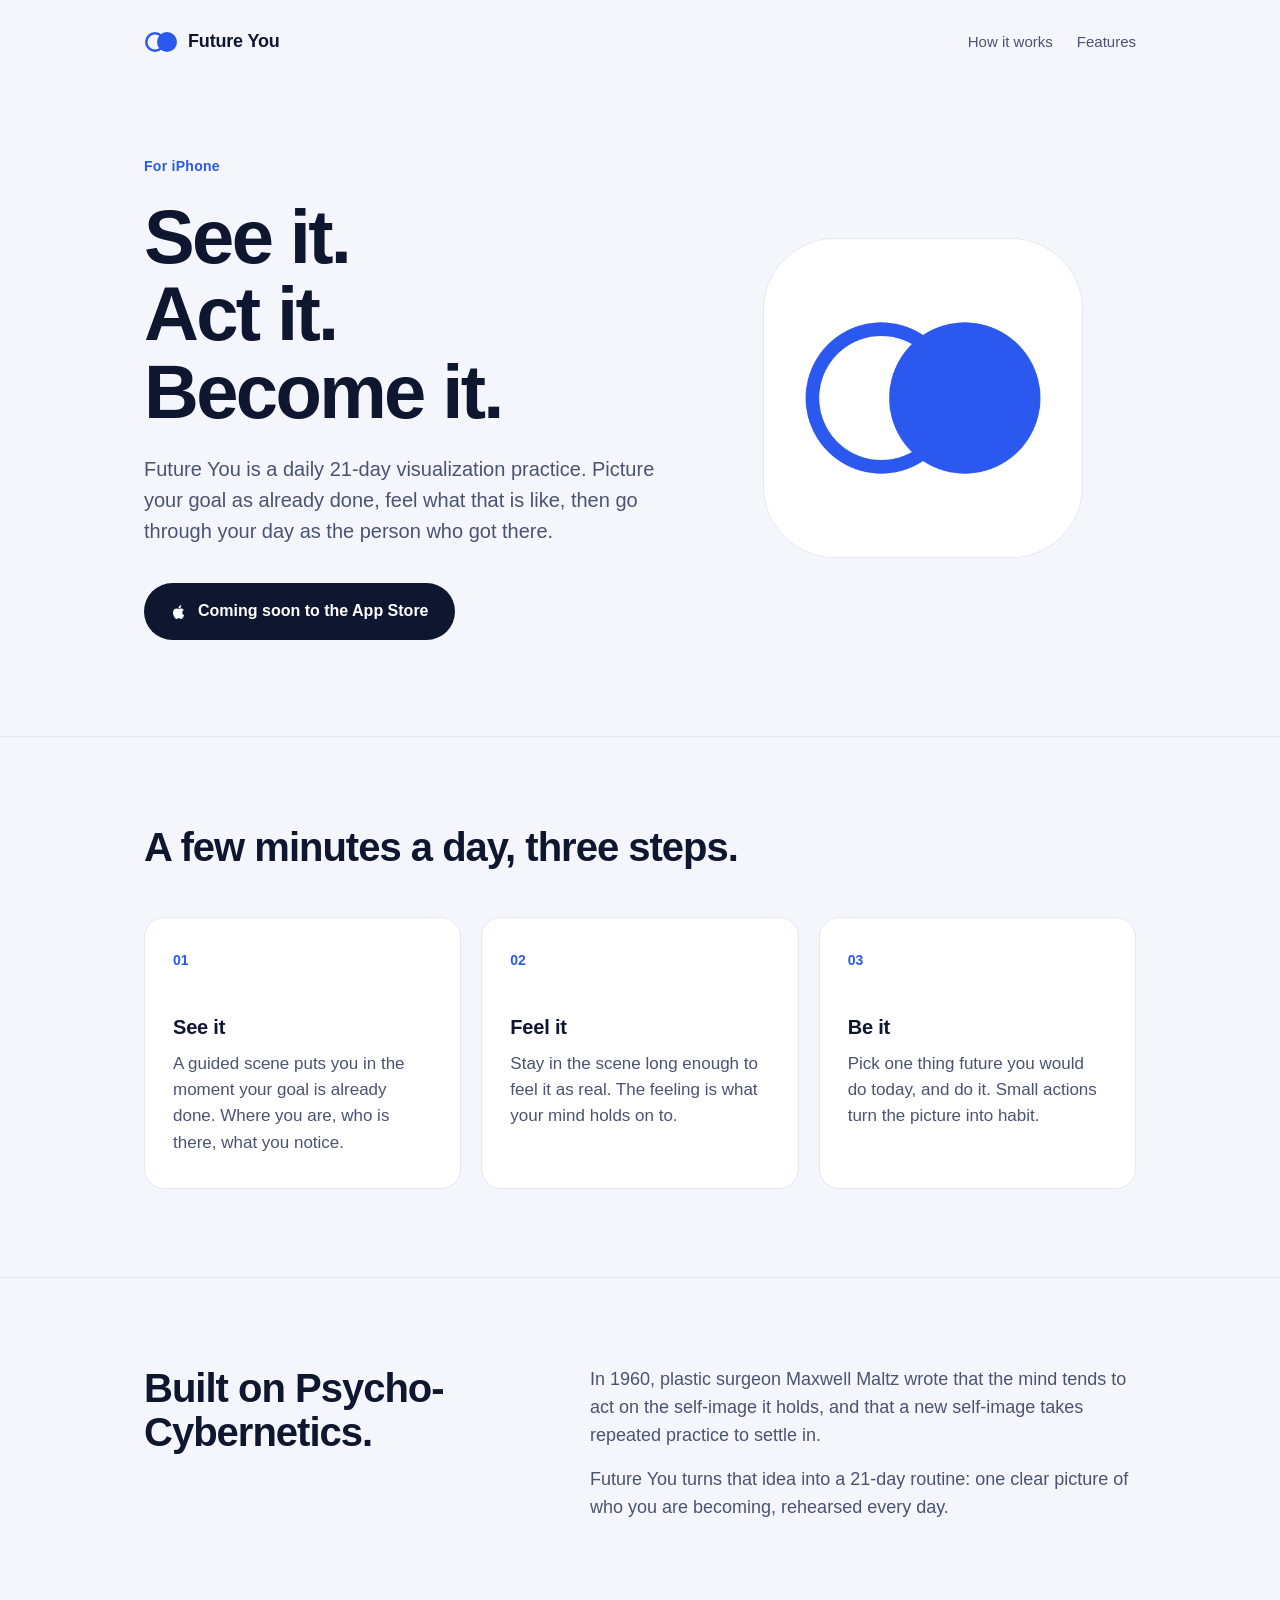
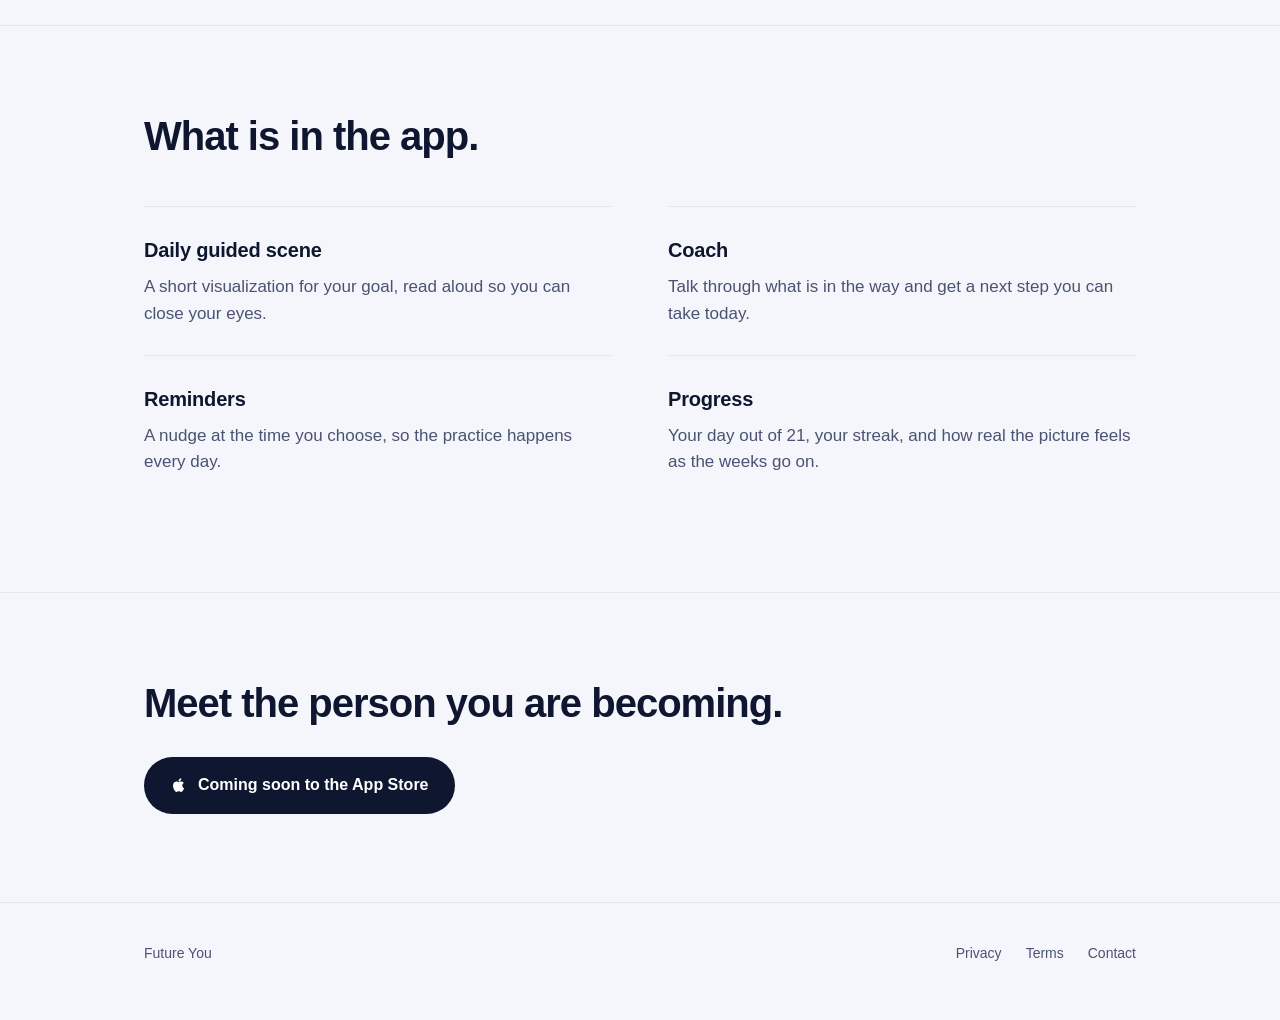
==== index.html @ b3ddc8c0 "Add Future You landing page, privacy and terms Co-Authored-By: Claude Opus 5.5 <noreply@anthropic.co" ====
<!doctype html>
<html lang="en">
<head>
  <meta charset="utf-8">
  <meta name="viewport" content="width=device-width, initial-scale=1">
  <title>Future You: See it. Act it. Become it.</title>
  <meta name="description" content="A daily 21-day visualization practice for iPhone, built on Maxwell Maltz's Psycho-Cybernetics. See your goal as already done, feel it, then act like future you.">
  <meta name="theme-color" content="#F4F6FB">
  <meta property="og:title" content="Future You">
  <meta property="og:description" content="See it. Act it. Become it. A daily 21-day visualization practice for iPhone.">
  <meta property="og:image" content="/assets/app-icon.png">
  <link rel="icon" type="image/png" href="/assets/favicon.png">
  <link rel="apple-touch-icon" href="/assets/apple-touch-icon.png">
  <link rel="stylesheet" href="/assets/style.css">
</head>
<body>
  <header class="site-header">
    <div class="wrap">
      <a class="brand" href="/" aria-label="Future You home">
        <svg width="34" height="22" viewBox="0 0 34 22" aria-hidden="true"><circle cx="11" cy="11" r="8.75" fill="none" stroke="#2B59F0" stroke-width="2.5"/><circle cx="23" cy="11" r="10" fill="#2B59F0"/></svg>
        Future You
      </a>
      <nav class="nav">
        <a href="#how">How it works</a>
        <a href="#features">Features</a>
      </nav>
    </div>
  </header>

  <main>
    <div class="hero">
      <div class="wrap hero-grid">
        <div>
          <p class="eyebrow">For iPhone</p>
          <h1>See it.<br>Act it.<br>Become it.</h1>
          <p class="lede">Future You is a daily 21-day visualization practice. Picture your goal as already done, feel what that is like, then go through your day as the person who got there.</p>
          <a class="btn" aria-disabled="true" role="link">
            <svg width="18" height="18" viewBox="0 0 24 24" aria-hidden="true"><path fill="currentColor" d="M16.37 12.7c-.02-2.3 1.88-3.4 1.96-3.46-1.07-1.56-2.73-1.77-3.32-1.8-1.41-.14-2.76.83-3.48.83-.72 0-1.82-.81-3-.79-1.54.02-2.96.9-3.76 2.28-1.6 2.78-.41 6.9 1.15 9.16.76 1.1 1.67 2.34 2.86 2.3 1.15-.05 1.58-.74 2.97-.74 1.38 0 1.77.74 2.98.72 1.23-.02 2.01-1.12 2.76-2.23.87-1.28 1.23-2.52 1.25-2.58-.03-.01-2.4-.92-2.42-3.67zM14.1 5.94c.63-.77 1.06-1.83.94-2.89-.91.04-2.01.61-2.66 1.37-.58.67-1.1 1.76-.96 2.8 1.01.08 2.05-.52 2.68-1.28z"/></svg>
            Coming soon to the App Store
          </a>
        </div>
        <div class="hero-mark">
          <img class="icon" src="/assets/app-icon.png" alt="Future You app icon" width="320" height="320">
        </div>
      </div>
    </div>

    <section id="how">
      <div class="wrap">
        <h2>A few minutes a day, three steps.</h2>
        <ol class="steps">
          <li class="step">
            <div class="step-num">01</div>
            <h3>See it</h3>
            <p>A guided scene puts you in the moment your goal is already done. Where you are, who is there, what you notice.</p>
          </li>
          <li class="step">
            <div class="step-num">02</div>
            <h3>Feel it</h3>
            <p>Stay in the scene long enough to feel it as real. The feeling is what your mind holds on to.</p>
          </li>
          <li class="step">
            <div class="step-num">03</div>
            <h3>Be it</h3>
            <p>Pick one thing future you would do today, and do it. Small actions turn the picture into habit.</p>
          </li>
        </ol>
      </div>
    </section>

    <section>
      <div class="wrap origin">
        <h2>Built on Psycho-Cybernetics.</h2>
        <div>
          <p>In 1960, plastic surgeon Maxwell Maltz wrote that the mind tends to act on the self-image it holds, and that a new self-image takes repeated practice to settle in.</p>
          <p>Future You turns that idea into a 21-day routine: one clear picture of who you are becoming, rehearsed every day.</p>
        </div>
      </div>
    </section>

    <section id="features">
      <div class="wrap">
        <h2>What is in the app.</h2>
        <ul class="features">
          <li>
            <h3>Daily guided scene</h3>
            <p>A short visualization for your goal, read aloud so you can close your eyes.</p>
          </li>
          <li>
            <h3>Coach</h3>
            <p>Talk through what is in the way and get a next step you can take today.</p>
          </li>
          <li>
            <h3>Reminders</h3>
            <p>A nudge at the time you choose, so the practice happens every day.</p>
          </li>
          <li>
            <h3>Progress</h3>
            <p>Your day out of 21, your streak, and how real the picture feels as the weeks go on.</p>
          </li>
        </ul>
      </div>
    </section>

    <section class="cta">
      <div class="wrap">
        <h2>Meet the person you are becoming.</h2>
        <a class="btn" aria-disabled="true" role="link">
          <svg width="18" height="18" viewBox="0 0 24 24" aria-hidden="true"><path fill="currentColor" d="M16.37 12.7c-.02-2.3 1.88-3.4 1.96-3.46-1.07-1.56-2.73-1.77-3.32-1.8-1.41-.14-2.76.83-3.48.83-.72 0-1.82-.81-3-.79-1.54.02-2.96.9-3.76 2.28-1.6 2.78-.41 6.9 1.15 9.16.76 1.1 1.67 2.34 2.86 2.3 1.15-.05 1.58-.74 2.97-.74 1.38 0 1.77.74 2.98.72 1.23-.02 2.01-1.12 2.76-2.23.87-1.28 1.23-2.52 1.25-2.58-.03-.01-2.4-.92-2.42-3.67zM14.1 5.94c.63-.77 1.06-1.83.94-2.89-.91.04-2.01.61-2.66 1.37-.58.67-1.1 1.76-.96 2.8 1.01.08 2.05-.52 2.68-1.28z"/></svg>
          Coming soon to the App Store
        </a>
      </div>
    </section>
  </main>

  <footer class="site-footer">
    <div class="wrap">
      <span>Future You</span>
      <nav>
        <a href="/privacy">Privacy</a>
        <a href="/terms">Terms</a>
        <a href="mailto:CONTACT_EMAIL">Contact</a>
      </nav>
    </div>
  </footer>
</body>
</html>
---- assets/style.css ----
:root {
  --blue: #2B59F0;
  --blue-deep: #1F45D6;
  --ink: #0F1730;
  --ink-soft: #4A5372;
  --bg: #F4F6FB;
  --card: #FFFFFF;
  --line: #E3E8F2;
  --radius: 20px;
  --max: 1040px;
  color-scheme: light;
}

* { box-sizing: border-box; }

html { -webkit-text-size-adjust: 100%; }

body {
  margin: 0;
  background: var(--bg);
  color: var(--ink);
  font-family: -apple-system, BlinkMacSystemFont, "SF Pro Text", "Inter", "Helvetica Neue", Arial, sans-serif;
  font-size: 17px;
  line-height: 1.55;
  -webkit-font-smoothing: antialiased;
}

a { color: var(--blue); text-decoration: none; }
a:hover { color: var(--blue-deep); }

.wrap { max-width: var(--max); margin: 0 auto; padding: 0 24px; }

/* Header */
.site-header { padding: 28px 0; }
.site-header .wrap { display: flex; align-items: center; justify-content: space-between; }
.brand { display: inline-flex; align-items: center; gap: 10px; color: var(--ink); font-weight: 650; font-size: 18px; letter-spacing: -0.01em; }
.brand:hover { color: var(--ink); }
.brand svg { display: block; }
.nav { display: flex; gap: 24px; font-size: 15px; }
.nav a { color: var(--ink-soft); }
.nav a:hover { color: var(--ink); }

/* Hero */
.hero { padding: 72px 0 96px; }
.hero-grid { display: grid; grid-template-columns: 1.2fr 1fr; gap: 56px; align-items: center; }
.eyebrow { font-size: 14px; font-weight: 600; color: var(--blue); letter-spacing: 0.02em; margin: 0 0 20px; }
h1 {
  font-family: -apple-system, BlinkMacSystemFont, "SF Pro Display", "Inter", "Helvetica Neue", Arial, sans-serif;
  font-size: clamp(44px, 7vw, 76px);
  line-height: 1.02;
  letter-spacing: -0.035em;
  font-weight: 700;
  margin: 0 0 24px;
}
.lede { font-size: 20px; color: var(--ink-soft); max-width: 30em; margin: 0 0 36px; }
.hero-mark { display: flex; justify-content: center; }
.hero-mark .icon {
  width: min(320px, 70vw);
  aspect-ratio: 1;
  border-radius: 22.5%;
  border: 1px solid var(--line);
  background: var(--card);
}

/* Buttons */
.btn {
  display: inline-flex; align-items: center; gap: 10px;
  padding: 16px 26px;
  border-radius: 999px;
  font-size: 16px; font-weight: 600;
  background: var(--ink); color: #fff;
}
.btn[aria-disabled="true"] { cursor: default; }
.btn svg { flex: none; }
.btn-note { display: block; margin-top: 14px; font-size: 14px; color: var(--ink-soft); }

/* Sections */
section { padding: 88px 0; border-top: 1px solid var(--line); }
h2 {
  font-size: clamp(30px, 4vw, 40px);
  letter-spacing: -0.025em;
  line-height: 1.1;
  font-weight: 700;
  margin: 0 0 48px;
  max-width: 18em;
}
h3 { font-size: 20px; letter-spacing: -0.01em; margin: 0 0 8px; font-weight: 650; }
p { margin: 0 0 16px; }

.steps { display: grid; grid-template-columns: repeat(3, 1fr); gap: 20px; list-style: none; padding: 0; margin: 0; }
.step { background: var(--card); border: 1px solid var(--line); border-radius: var(--radius); padding: 32px 28px; }
.step-num { font-size: 14px; font-weight: 600; color: var(--blue); margin-bottom: 40px; }
.step p { color: var(--ink-soft); margin: 0; }

.features { display: grid; grid-template-columns: repeat(2, 1fr); gap: 0 56px; list-style: none; padding: 0; margin: 0; }
.features li { padding: 28px 0; border-top: 1px solid var(--line); }
.features p { color: var(--ink-soft); margin: 0; }

.origin { display: grid; grid-template-columns: 1fr 1.4fr; gap: 56px; }
.origin h2 { margin-bottom: 0; }
.origin p { color: var(--ink-soft); font-size: 18px; }

.cta { text-align: left; }
.cta h2 { margin-bottom: 32px; }

/* Footer */
.site-footer { border-top: 1px solid var(--line); padding: 40px 0 56px; font-size: 14px; color: var(--ink-soft); }
.site-footer .wrap { display: flex; justify-content: space-between; gap: 24px; flex-wrap: wrap; }
.site-footer nav { display: flex; gap: 24px; }
.site-footer a { color: var(--ink-soft); }
.site-footer a:hover { color: var(--ink); }

/* Legal pages */
.legal { padding: 48px 0 96px; border-top: 0; }
.legal .wrap { max-width: 720px; }
.legal h1 { font-size: clamp(36px, 5vw, 48px); margin-bottom: 8px; }
.legal .updated { color: var(--ink-soft); font-size: 15px; margin-bottom: 48px; }
.legal h2 { font-size: 22px; margin: 40px 0 12px; letter-spacing: -0.01em; }
.legal p, .legal li { color: var(--ink-soft); }
.legal ul { padding-left: 20px; margin: 0 0 16px; }
.legal li { margin-bottom: 8px; }
.legal strong { color: var(--ink); font-weight: 600; }

@media (max-width: 820px) {
  .hero { padding: 40px 0 72px; }
  .hero-grid { grid-template-columns: 1fr; gap: 48px; }
  .hero-mark { justify-content: flex-start; }
  .hero-mark .icon { width: 160px; }
  .hero-mark { order: -1; }
  .steps { grid-template-columns: 1fr; }
  .features { grid-template-columns: 1fr; }
  .origin { grid-template-columns: 1fr; gap: 24px; }
  section { padding: 64px 0; }
  .nav { gap: 16px; }
}
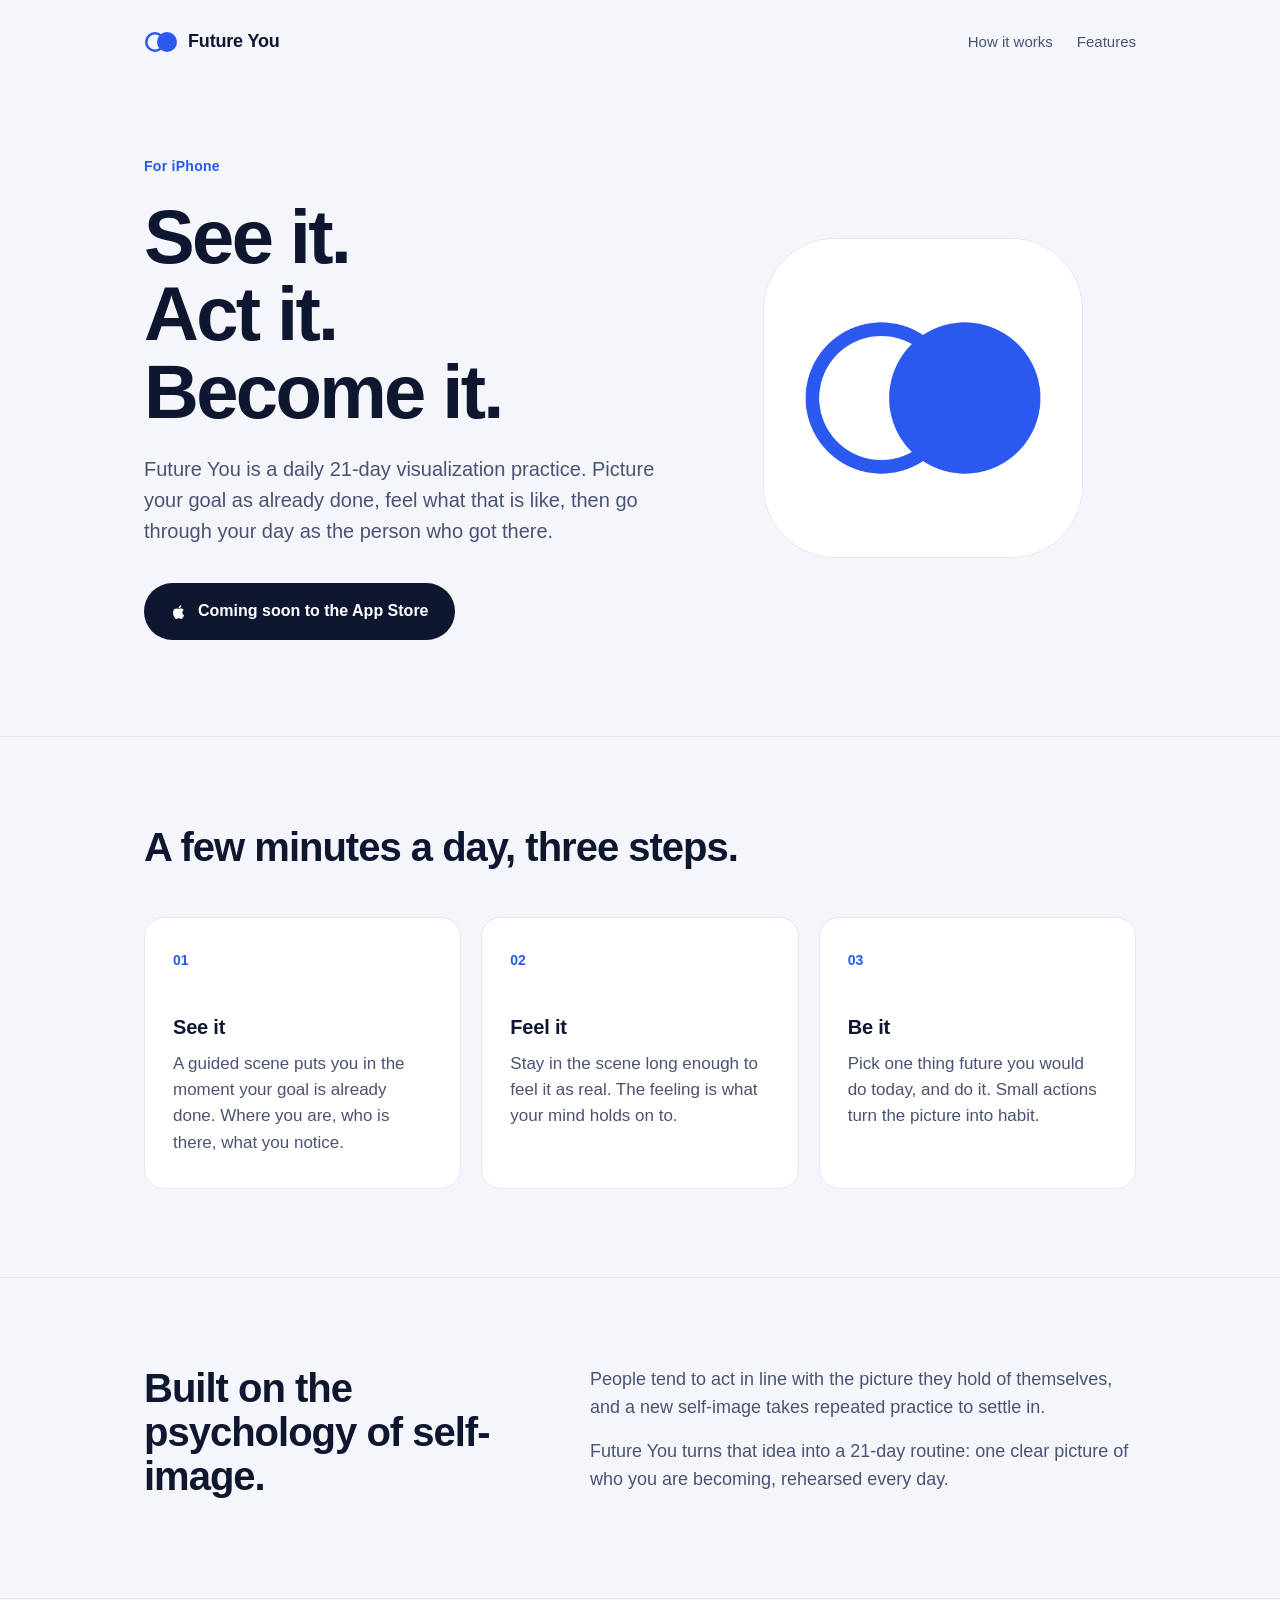
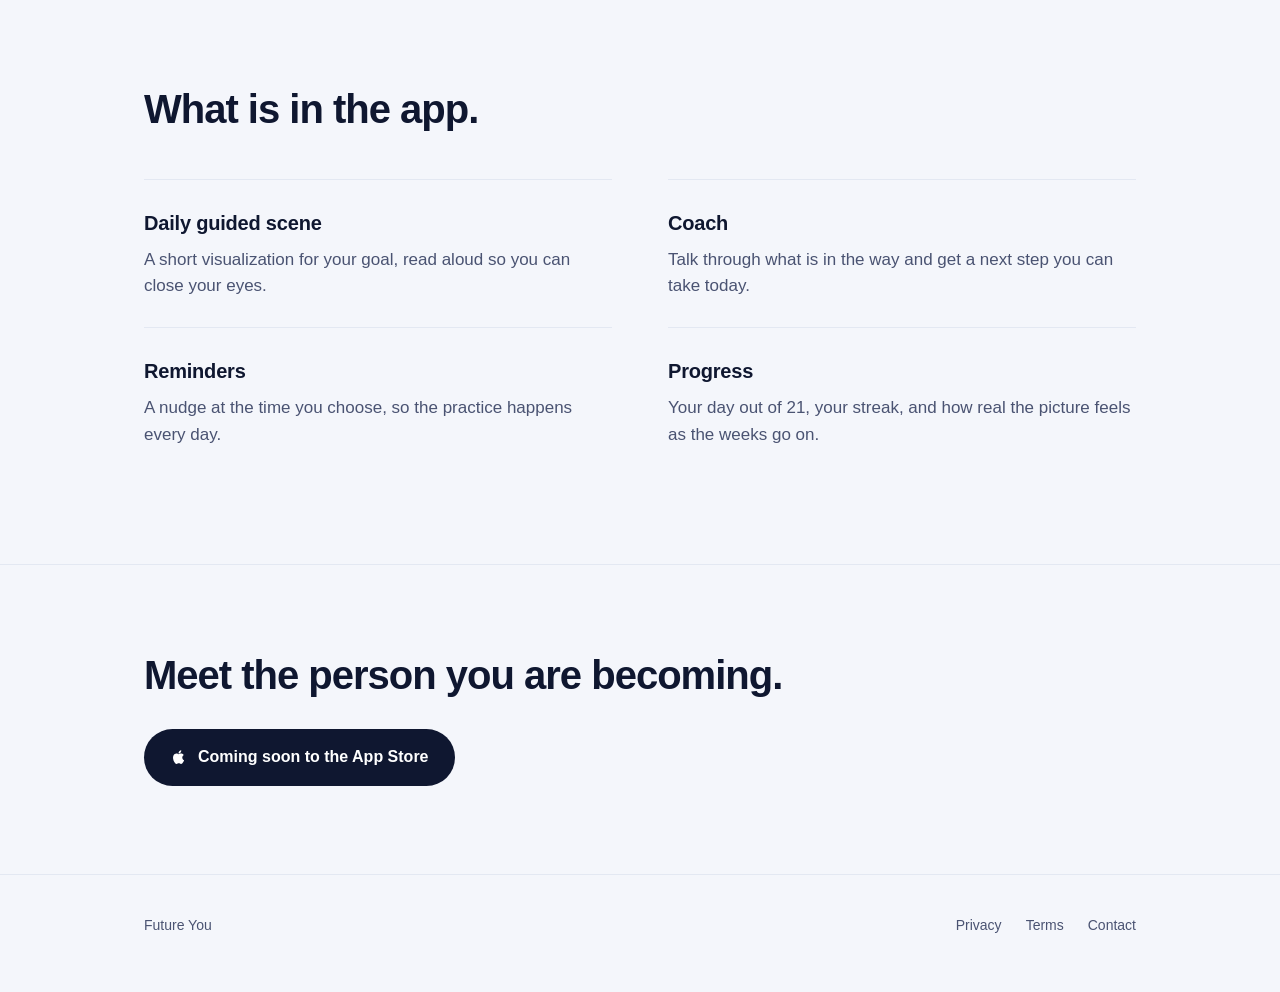
==== commit 0dfe8ee4: "Describe the method without naming the book Co-Authored-By: Claude Opus 5.5 <noreply@anthropic.com>" ====
--- a/index.html
+++ b/index.html
@@ -4,7 +4,7 @@
   <meta charset="utf-8">
   <meta name="viewport" content="width=device-width, initial-scale=1">
   <title>Future You: See it. Act it. Become it.</title>
-  <meta name="description" content="A daily 21-day visualization practice for iPhone, built on Maxwell Maltz's Psycho-Cybernetics. See your goal as already done, feel it, then act like future you.">
+  <meta name="description" content="A daily 21-day manifestation practice for iPhone, built on the psychology of self-image. See your goal as already done, feel it, then act like future you.">
   <meta name="theme-color" content="#F4F6FB">
   <meta property="og:title" content="Future You">
   <meta property="og:description" content="See it. Act it. Become it. A daily 21-day visualization practice for iPhone.">
@@ -70,9 +70,9 @@
 
     <section>
       <div class="wrap origin">
-        <h2>Built on Psycho-Cybernetics.</h2>
+        <h2>Built on the psychology of self-image.</h2>
         <div>
-          <p>In 1960, plastic surgeon Maxwell Maltz wrote that the mind tends to act on the self-image it holds, and that a new self-image takes repeated practice to settle in.</p>
+          <p>People tend to act in line with the picture they hold of themselves, and a new self-image takes repeated practice to settle in.</p>
           <p>Future You turns that idea into a 21-day routine: one clear picture of who you are becoming, rehearsed every day.</p>
         </div>
       </div>
@@ -119,7 +119,7 @@
       <nav>
         <a href="/privacy">Privacy</a>
         <a href="/terms">Terms</a>
-        <a href="mailto:CONTACT_EMAIL">Contact</a>
+        <a href="mailto:nathanielfiska@gmail.com">Contact</a>
       </nav>
     </div>
   </footer>
